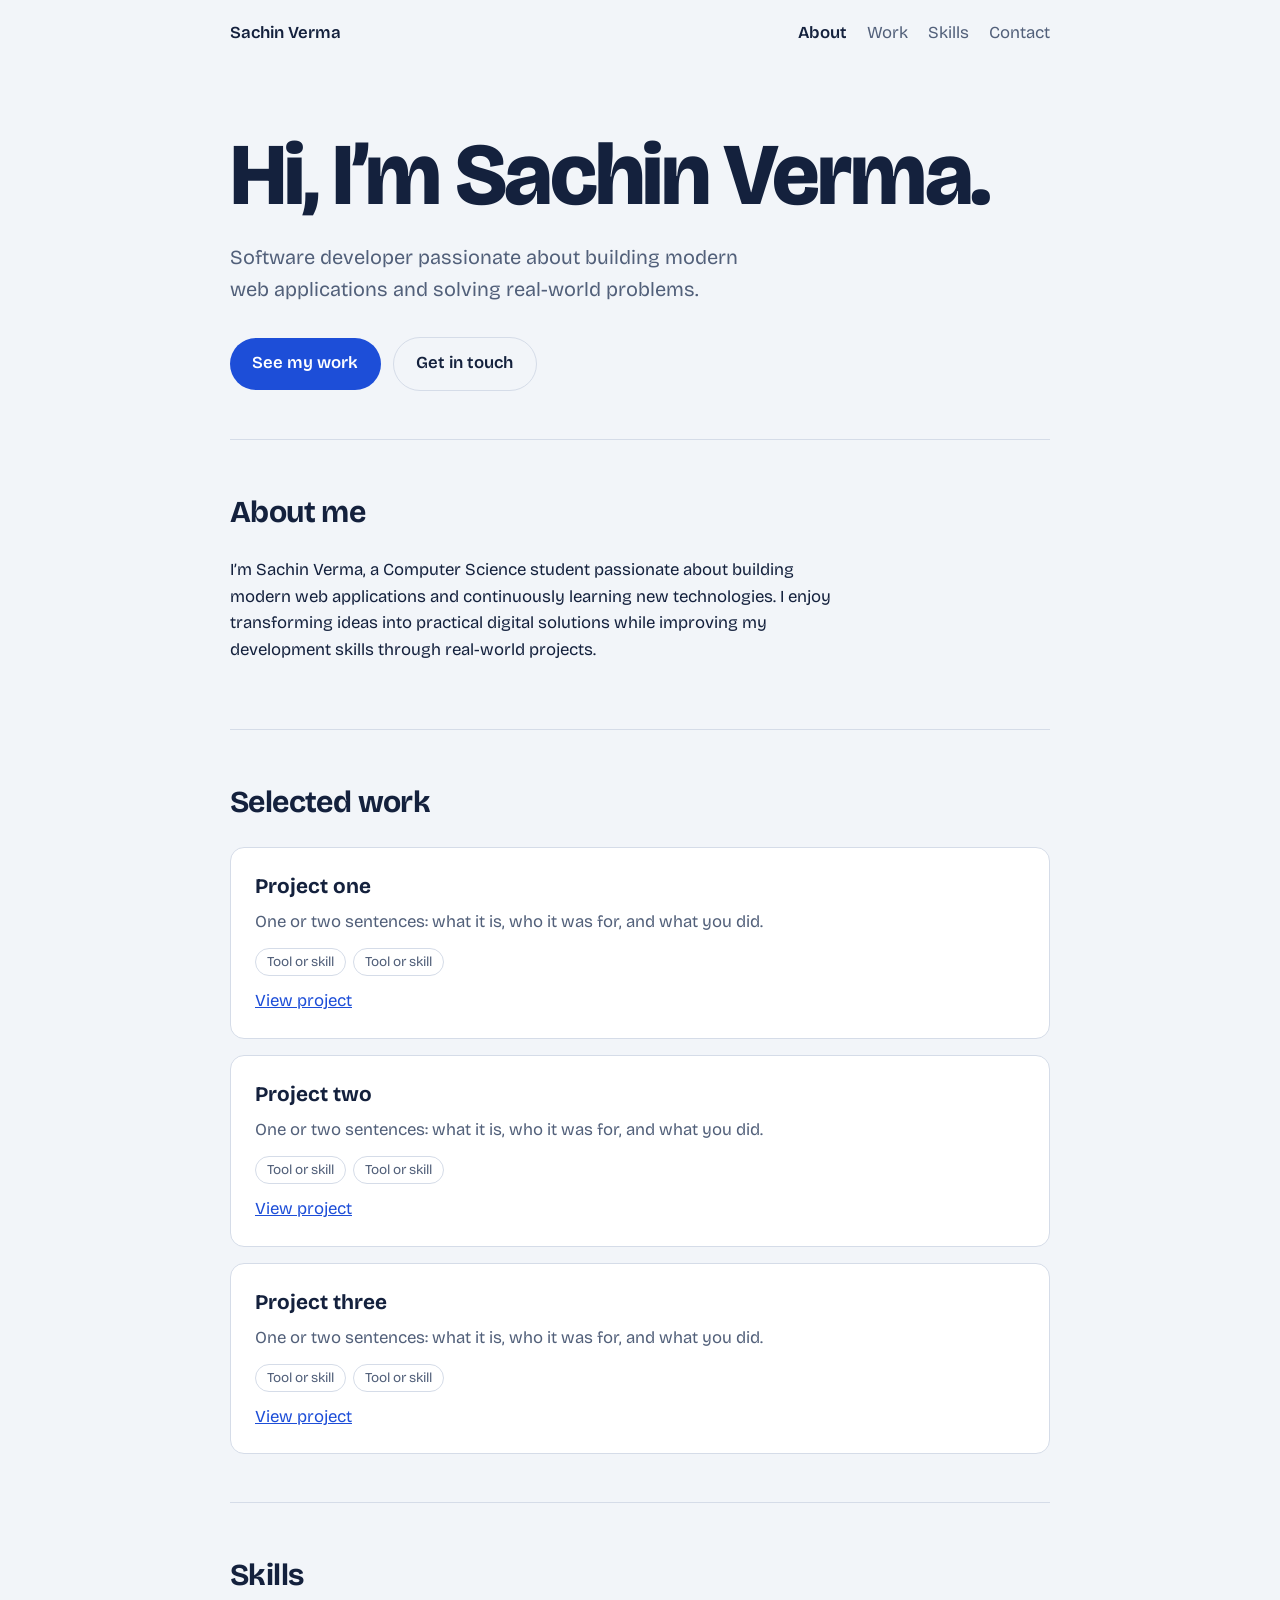
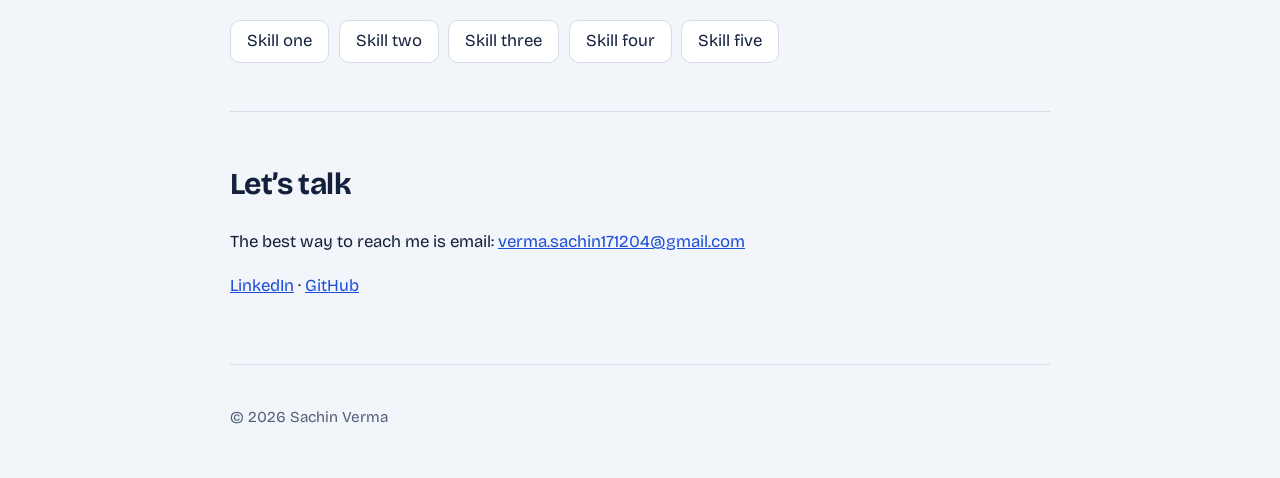
==== index.html @ a04c40a9 "Add files via upload" ====
<!DOCTYPE html>
<html lang="en">
<head>
<meta charset="utf-8">
<meta name="viewport" content="width=device-width, initial-scale=1, viewport-fit=cover">
<title>Sachin Verma – Software Developer</title>
<link rel="preconnect" href="https://fonts.googleapis.com">
<link href="https://fonts.googleapis.com/css2?family=Bricolage+Grotesque:wght@400;600;800&display=swap" rel="stylesheet">
<style>
:root {
  --bg: #f2f5f9; --surface: #ffffff; --ink: #14213d; --muted: #52607a;
  --accent: #1d4ed8; --accent-ink: #ffffff; --line: #d5dce8;
  box-sizing: border-box;
  padding-top: env(safe-area-inset-top, 0px);
  padding-bottom: env(safe-area-inset-bottom, 0px);
}
@media (prefers-color-scheme: dark) {
  :root:not([data-theme="light"]) {
    color-scheme: dark;
    --bg: #0f1626; --surface: #18223a; --ink: #eaf0fb; --muted: #9aa8c4;
    --accent: #7aa2ff; --accent-ink: #0f1626; --line: #2a3654;
  }
}
:root[data-theme="dark"] {
  color-scheme: dark;
  --bg: #0f1626; --surface: #18223a; --ink: #eaf0fb; --muted: #9aa8c4;
  --accent: #7aa2ff; --accent-ink: #0f1626; --line: #2a3654;
}
html { scroll-padding-top: env(safe-area-inset-top, 0px); scroll-behavior: smooth; }
* { box-sizing: border-box; }
body {
  margin: 0; background: var(--bg); color: var(--ink);
  font-family: "Bricolage Grotesque", system-ui, -apple-system, "Segoe UI", sans-serif;
  line-height: 1.6; font-size: 1.05rem;
}
a { color: var(--accent); }
a:focus-visible { outline: 3px solid var(--accent); outline-offset: 3px; }
.wrap { max-width: 860px; margin: 0 auto; padding: 0 1.25rem; }
nav { display: flex; justify-content: space-between; gap: 1rem; padding: 1.25rem 0; flex-wrap: wrap; }
nav a { color: var(--muted); text-decoration: none; margin-left: 1.25rem; }
nav a:first-child { margin-left: 0; color: var(--ink); font-weight: 600; }
nav a:hover { color: var(--accent); }
.hero { padding: 4rem 0 3rem; }
.hero h1 { font-size: clamp(2.6rem, 9vw, 5.5rem); line-height: 1.02; margin: 0 0 1.25rem; font-weight: 800; letter-spacing: -0.03em; }
.hero p { max-width: 34rem; color: var(--muted); font-size: 1.25rem; margin: 0 0 2rem; }
.btn { display: inline-block; background: var(--accent); color: var(--accent-ink); padding: .8rem 1.4rem; border-radius: 999px; text-decoration: none; font-weight: 600; }
.btn.alt { background: transparent; color: var(--ink); border: 1.5px solid var(--line); margin-left: .5rem; }
section { padding: 3rem 0; border-top: 1px solid var(--line); }
h2 { font-size: 1.9rem; margin: 0 0 1.25rem; letter-spacing: -0.02em; }
.about { max-width: 38rem; }
.projects { display: grid; gap: 1rem; }
.project { background: var(--surface); border: 1px solid var(--line); border-radius: 14px; padding: 1.4rem 1.5rem; }
.project h3 { margin: 0 0 .35rem; font-size: 1.3rem; }
.project p { margin: 0 0 .75rem; color: var(--muted); }
.tags { display: flex; flex-wrap: wrap; gap: .4rem; margin-bottom: .75rem; }
.tags span { font-size: .85rem; padding: .15rem .7rem; border-radius: 999px; border: 1px solid var(--line); color: var(--muted); }
.skills { display: flex; flex-wrap: wrap; gap: .6rem; padding: 0; list-style: none; margin: 0; }
.skills li { background: var(--surface); border: 1px solid var(--line); padding: .45rem 1rem; border-radius: 10px; }
footer { padding: 2.5rem 0 3rem; color: var(--muted); border-top: 1px solid var(--line); font-size: .95rem; }
@media (max-width: 520px) { nav a { margin-left: .9rem; } .btn.alt { margin: .6rem 0 0; } }
</style>
</head>
<body>
<div class="wrap">

  <nav>
    <!-- EDIT: your name -->
    <a href="#top">Sachin Verma</a>
    <div><a href="#about">About</a><a href="#work">Work</a><a href="#skills">Skills</a><a href="#contact">Contact</a></div>
  </nav>

  <header class="hero" id="top">
    <!-- EDIT: your headline and short intro -->
    <h1>Hi, I’m Sachin Verma.</h1>
    <p>Software developer passionate about building modern web applications and solving real-world problems.</p>
    <a class="btn" href="#work">See my work</a>
    <a class="btn alt" href="#contact">Get in touch</a>
  </header>

  <section id="about">
    <h2>About me</h2>
    <!-- EDIT: 2 or 3 sentences about you -->
    <p class="about">I’m Sachin Verma, a Computer Science student passionate about building modern web applications and continuously learning new technologies. I enjoy transforming ideas into practical digital solutions while improving my development skills through real-world projects.</p>
  </section>

  <section id="work">
    <h2>Selected work</h2>
    <div class="projects">

      <!-- EDIT: copy this whole block to add more projects, or delete one -->
      <article class="project">
        <h3>Project one</h3>
        <p>One or two sentences: what it is, who it was for, and what you did.</p>
        <div class="tags"><span>Tool or skill</span><span>Tool or skill</span></div>
        <a href="#">View project</a>
      </article>

      <article class="project">
        <h3>Project two</h3>
        <p>One or two sentences: what it is, who it was for, and what you did.</p>
        <div class="tags"><span>Tool or skill</span><span>Tool or skill</span></div>
        <a href="#">View project</a>
      </article>

      <article class="project">
        <h3>Project three</h3>
        <p>One or two sentences: what it is, who it was for, and what you did.</p>
        <div class="tags"><span>Tool or skill</span><span>Tool or skill</span></div>
        <a href="#">View project</a>
      </article>

    </div>
  </section>

  <section id="skills">
    <h2>Skills</h2>
    <!-- EDIT: one <li> per skill -->
    <ul class="skills">
      <li>Skill one</li><li>Skill two</li><li>Skill three</li><li>Skill four</li><li>Skill five</li>
    </ul>
  </section>

  <section id="contact">
    <h2>Let’s talk</h2>
    <!-- EDIT: your real email and links -->
    <p>The best way to reach me is email: <a href="mailto:verma.sachin171204@gmail.com">verma.sachin171204@gmail.com</a></p>
    <p><a href="https://www.linkedin.com/">LinkedIn</a> · <a href="https://github.com/">GitHub</a></p>
  </section>

  <footer>© <span id="year">2026</span> Sachin Verma</footer>
</div>
<script>
  document.getElementById("year").textContent = new Date().getFullYear();
</script>
</body>
</html>
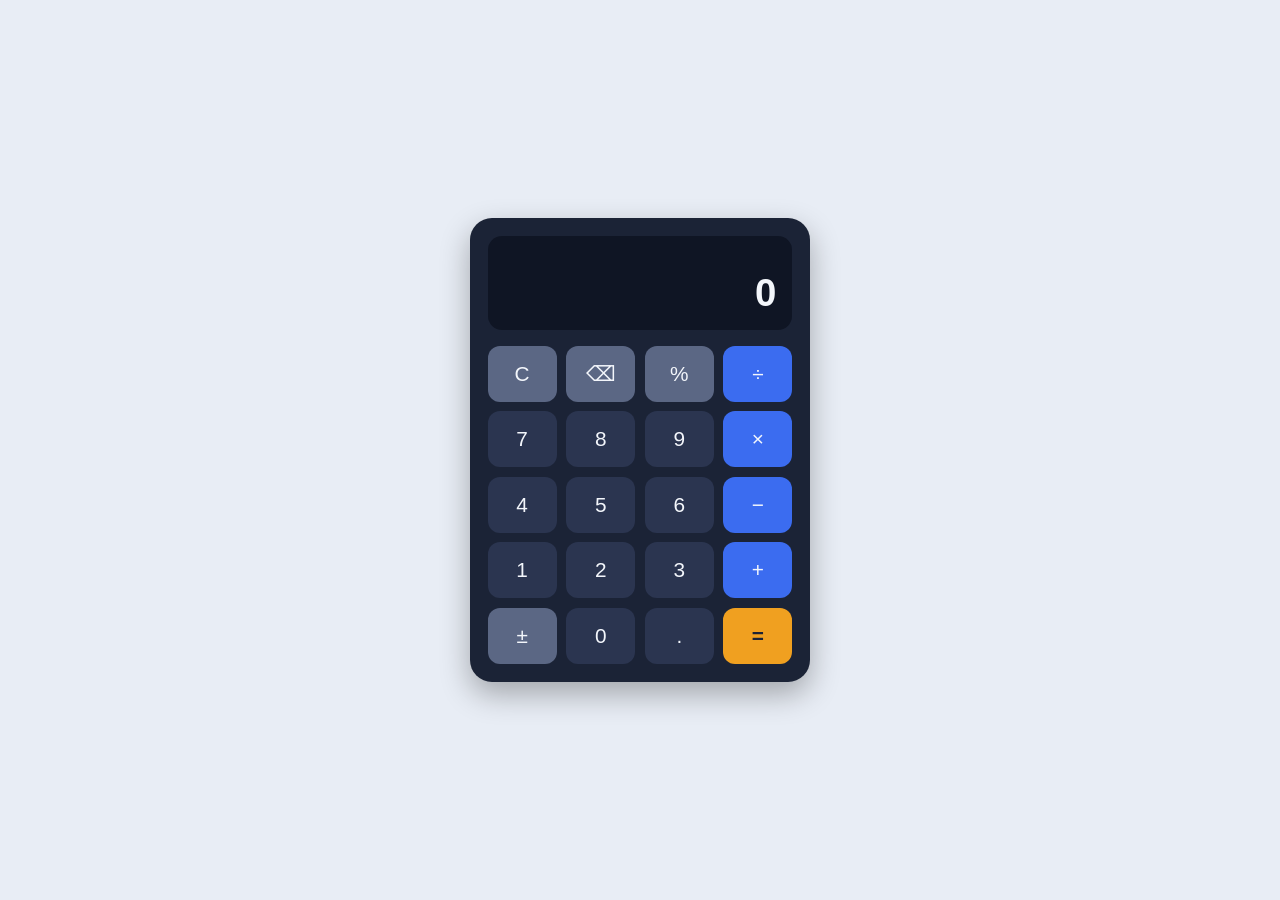
==== commit 448014dc: "Add files via upload" ====
--- a/index.html
+++ b/index.html
@@ -2,135 +2,46 @@
 <html lang="en">
 <head>
 <meta charset="utf-8">
-<meta name="viewport" content="width=device-width, initial-scale=1, viewport-fit=cover">
-<title>Sachin Verma – Software Developer</title>
-<link rel="preconnect" href="https://fonts.googleapis.com">
-<link href="https://fonts.googleapis.com/css2?family=Bricolage+Grotesque:wght@400;600;800&display=swap" rel="stylesheet">
-<style>
-:root {
-  --bg: #f2f5f9; --surface: #ffffff; --ink: #14213d; --muted: #52607a;
-  --accent: #1d4ed8; --accent-ink: #ffffff; --line: #d5dce8;
-  box-sizing: border-box;
-  padding-top: env(safe-area-inset-top, 0px);
-  padding-bottom: env(safe-area-inset-bottom, 0px);
-}
-@media (prefers-color-scheme: dark) {
-  :root:not([data-theme="light"]) {
-    color-scheme: dark;
-    --bg: #0f1626; --surface: #18223a; --ink: #eaf0fb; --muted: #9aa8c4;
-    --accent: #7aa2ff; --accent-ink: #0f1626; --line: #2a3654;
-  }
-}
-:root[data-theme="dark"] {
-  color-scheme: dark;
-  --bg: #0f1626; --surface: #18223a; --ink: #eaf0fb; --muted: #9aa8c4;
-  --accent: #7aa2ff; --accent-ink: #0f1626; --line: #2a3654;
-}
-html { scroll-padding-top: env(safe-area-inset-top, 0px); scroll-behavior: smooth; }
-* { box-sizing: border-box; }
-body {
-  margin: 0; background: var(--bg); color: var(--ink);
-  font-family: "Bricolage Grotesque", system-ui, -apple-system, "Segoe UI", sans-serif;
-  line-height: 1.6; font-size: 1.05rem;
-}
-a { color: var(--accent); }
-a:focus-visible { outline: 3px solid var(--accent); outline-offset: 3px; }
-.wrap { max-width: 860px; margin: 0 auto; padding: 0 1.25rem; }
-nav { display: flex; justify-content: space-between; gap: 1rem; padding: 1.25rem 0; flex-wrap: wrap; }
-nav a { color: var(--muted); text-decoration: none; margin-left: 1.25rem; }
-nav a:first-child { margin-left: 0; color: var(--ink); font-weight: 600; }
-nav a:hover { color: var(--accent); }
-.hero { padding: 4rem 0 3rem; }
-.hero h1 { font-size: clamp(2.6rem, 9vw, 5.5rem); line-height: 1.02; margin: 0 0 1.25rem; font-weight: 800; letter-spacing: -0.03em; }
-.hero p { max-width: 34rem; color: var(--muted); font-size: 1.25rem; margin: 0 0 2rem; }
-.btn { display: inline-block; background: var(--accent); color: var(--accent-ink); padding: .8rem 1.4rem; border-radius: 999px; text-decoration: none; font-weight: 600; }
-.btn.alt { background: transparent; color: var(--ink); border: 1.5px solid var(--line); margin-left: .5rem; }
-section { padding: 3rem 0; border-top: 1px solid var(--line); }
-h2 { font-size: 1.9rem; margin: 0 0 1.25rem; letter-spacing: -0.02em; }
-.about { max-width: 38rem; }
-.projects { display: grid; gap: 1rem; }
-.project { background: var(--surface); border: 1px solid var(--line); border-radius: 14px; padding: 1.4rem 1.5rem; }
-.project h3 { margin: 0 0 .35rem; font-size: 1.3rem; }
-.project p { margin: 0 0 .75rem; color: var(--muted); }
-.tags { display: flex; flex-wrap: wrap; gap: .4rem; margin-bottom: .75rem; }
-.tags span { font-size: .85rem; padding: .15rem .7rem; border-radius: 999px; border: 1px solid var(--line); color: var(--muted); }
-.skills { display: flex; flex-wrap: wrap; gap: .6rem; padding: 0; list-style: none; margin: 0; }
-.skills li { background: var(--surface); border: 1px solid var(--line); padding: .45rem 1rem; border-radius: 10px; }
-footer { padding: 2.5rem 0 3rem; color: var(--muted); border-top: 1px solid var(--line); font-size: .95rem; }
-@media (max-width: 520px) { nav a { margin-left: .9rem; } .btn.alt { margin: .6rem 0 0; } }
-</style>
+<meta name="viewport" content="width=device-width, initial-scale=1">
+<title>Calculator</title>
+<link rel="stylesheet" href="style.css">
 </head>
 <body>
-<div class="wrap">
 
-  <nav>
-    <!-- EDIT: your name -->
-    <a href="#top">Sachin Verma</a>
-    <div><a href="#about">About</a><a href="#work">Work</a><a href="#skills">Skills</a><a href="#contact">Contact</a></div>
-  </nav>
+<div class="calc">
+  <div class="display">
+    <div id="history"></div>
+    <div id="screen">0</div>
+  </div>
 
-  <header class="hero" id="top">
-    <!-- EDIT: your headline and short intro -->
-    <h1>Hi, I’m Sachin Verma.</h1>
-    <p>Software developer passionate about building modern web applications and solving real-world problems.</p>
-    <a class="btn" href="#work">See my work</a>
-    <a class="btn alt" href="#contact">Get in touch</a>
-  </header>
+  <div class="keys" id="keys">
+    <button class="fn" data-key="C">C</button>
+    <button class="fn" data-key="Backspace">⌫</button>
+    <button class="fn" data-key="%">%</button>
+    <button class="op" data-key="/">÷</button>
 
-  <section id="about">
-    <h2>About me</h2>
-    <!-- EDIT: 2 or 3 sentences about you -->
-    <p class="about">I’m Sachin Verma, a Computer Science student passionate about building modern web applications and continuously learning new technologies. I enjoy transforming ideas into practical digital solutions while improving my development skills through real-world projects.</p>
-  </section>
+    <button data-key="7">7</button>
+    <button data-key="8">8</button>
+    <button data-key="9">9</button>
+    <button class="op" data-key="*">×</button>
 
-  <section id="work">
-    <h2>Selected work</h2>
-    <div class="projects">
+    <button data-key="4">4</button>
+    <button data-key="5">5</button>
+    <button data-key="6">6</button>
+    <button class="op" data-key="-">−</button>
 
-      <!-- EDIT: copy this whole block to add more projects, or delete one -->
-      <article class="project">
-        <h3>Project one</h3>
-        <p>One or two sentences: what it is, who it was for, and what you did.</p>
-        <div class="tags"><span>Tool or skill</span><span>Tool or skill</span></div>
-        <a href="#">View project</a>
-      </article>
+    <button data-key="1">1</button>
+    <button data-key="2">2</button>
+    <button data-key="3">3</button>
+    <button class="op" data-key="+">+</button>
 
-      <article class="project">
-        <h3>Project two</h3>
-        <p>One or two sentences: what it is, who it was for, and what you did.</p>
-        <div class="tags"><span>Tool or skill</span><span>Tool or skill</span></div>
-        <a href="#">View project</a>
-      </article>
+    <button class="fn" data-key="neg">±</button>
+    <button data-key="0">0</button>
+    <button data-key=".">.</button>
+    <button class="eq" data-key="=">=</button>
+  </div>
+</div>
 
-      <article class="project">
-        <h3>Project three</h3>
-        <p>One or two sentences: what it is, who it was for, and what you did.</p>
-        <div class="tags"><span>Tool or skill</span><span>Tool or skill</span></div>
-        <a href="#">View project</a>
-      </article>
-
-    </div>
-  </section>
-
-  <section id="skills">
-    <h2>Skills</h2>
-    <!-- EDIT: one <li> per skill -->
-    <ul class="skills">
-      <li>Skill one</li><li>Skill two</li><li>Skill three</li><li>Skill four</li><li>Skill five</li>
-    </ul>
-  </section>
-
-  <section id="contact">
-    <h2>Let’s talk</h2>
-    <!-- EDIT: your real email and links -->
-    <p>The best way to reach me is email: <a href="mailto:verma.sachin171204@gmail.com">verma.sachin171204@gmail.com</a></p>
-    <p><a href="https://www.linkedin.com/">LinkedIn</a> · <a href="https://github.com/">GitHub</a></p>
-  </section>
-
-  <footer>© <span id="year">2026</span> Sachin Verma</footer>
-</div>
-<script>
-  document.getElementById("year").textContent = new Date().getFullYear();
-</script>
+<script src="script.js"></script>
 </body>
 </html>
--- a/style.css
+++ b/style.css
@@ -0,0 +1,18 @@
+/* Colors are stored once here and reused with var(...) */
+:root {
+  --page: #e8edf5; --body: #1b2336; --screen: #0f1524; --text: #f3f6fb;
+  --num: #2b3550; --op: #3b6cf0; --fn: #5b6784; --eq: #f0a020;
+}
+* { box-sizing: border-box; }
+body { margin: 0; min-height: 100vh; display: flex; align-items: center; justify-content: center; background: var(--page); font-family: Arial, Helvetica, sans-serif; padding: 1rem; }
+.calc { width: 100%; max-width: 340px; background: var(--body); border-radius: 22px; padding: 1.1rem; box-shadow: 0 12px 30px rgba(0,0,0,.3); }
+.display { background: var(--screen); border-radius: 14px; padding: .9rem 1rem; margin-bottom: 1rem; text-align: right; color: var(--text); min-height: 5.5rem; overflow: hidden; }
+#history { min-height: 1.3rem; color: #8fa0c4; font-size: 1rem; }
+#screen { font-size: 2.4rem; font-weight: bold; word-wrap: break-word; }
+.keys { display: grid; grid-template-columns: repeat(4, 1fr); gap: .6rem; }
+button { border: none; border-radius: 12px; padding: 1rem 0; font-size: 1.3rem; color: var(--text); background: var(--num); cursor: pointer; }
+button:hover { filter: brightness(1.2); }
+button:active { transform: scale(.95); }
+button.fn { background: var(--fn); }
+button.op { background: var(--op); }
+button.eq { background: var(--eq); color: #1b2336; font-weight: bold; }
